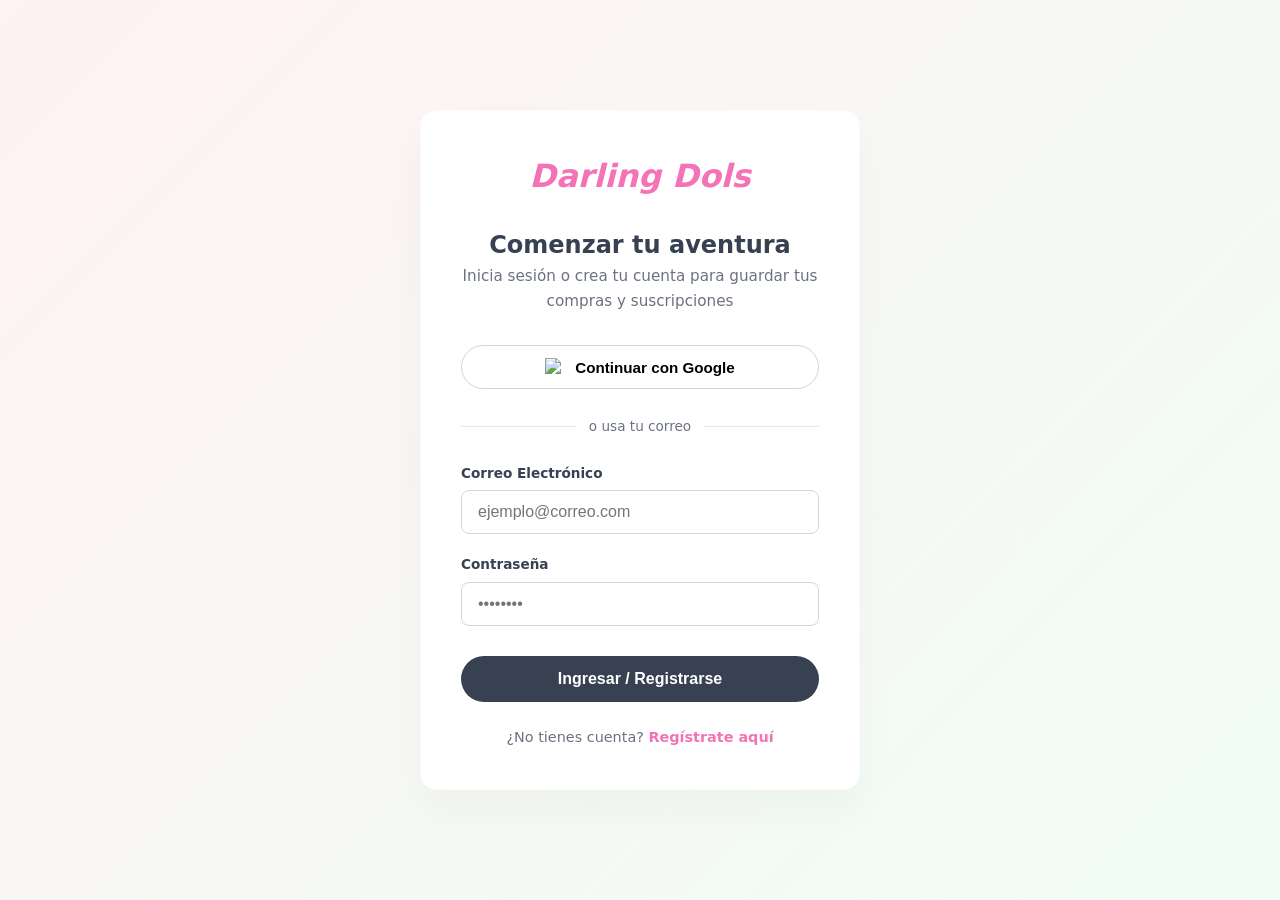
==== auth.html @ ca1c4145 "Auth" ====
<!DOCTYPE html>
<html lang="es">
<head>
    <meta charset="UTF-8">
    <meta name="viewport" content="width=device-width, initial-scale=1.0">
    <title>Acceso | Darling Dolls</title>
    <link rel="stylesheet" href="style.css">
</head>
<body class="bg-auth">

    <div class="auth-card">
        <a href="index.html" class="auth-logo">Darling Dols</a>
        <h2 id="auth-title">Comenzar tu aventura</h2>
        <p class="auth-subtitle">Inicia sesión o crea tu cuenta para guardar tus compras y suscripciones</p>

        <!-- Botón de Google OAuth -->
        <button id="btn-google-auth" class="btn-google">
            <img src="https://www.google.com/favicon.ico" alt="Google logo">
            Continuar con Google
        </button>

        <div class="auth-divider"><span>o usa tu correo</span></div>

        <!-- Formulario Tradicional -->
        <form id="auth-form" onsubmit="event.preventDefault();">
            <div class="form-group">
                <label for="email">Correo Electrónico</label>
                <!-- Corregido el atributo required -->
                <input type="email" id="email" required placeholder="ejemplo@correo.com">
            </div>
            <div class="form-group">
                <label for="password">Contraseña</label>
                <input type="password" id="password" required placeholder="••••••••">
            </div>
            
            <button type="submit" id="btn-submit-auth" class="btn-auth-action">Ingresar / Registrarse</button>
        </form>

        <div class="auth-toggle-mode">
            <p id="toggle-text">¿No tienes cuenta? <a href="#" id="auth-toggle-link">Regístrate aquí</a></p>
        </div>
    </div>

    <!-- 1. Importar la librería de Supabase desde su CDN -->
    <script src="https://cdn.jsdelivr.net/npm/@supabase/supabase-js@2"></script>
    
    <!-- 2. Importar tu script de autenticación (debe ir DESPUÉS de Supabase) -->
    <script src="auth.js"></script>

</body>
</html>
---- style.css ----
/* =========================================
   VARIABLES Y CONFIGURACIÓN GLOBAL
   ========================================= */
:root {
    --color-bg: #fdfbf7;
    --color-surface: #ffffff;
    --color-pastel-pink: #fbcfe8;
    --color-pastel-pink-dark: #f472b6;
    --color-pastel-blue: #e0f2fe;
    --color-pastel-blue-dark: #38bdf8;
    --color-text-main: #374151;
    --color-text-muted: #6b7280;
    --border-radius: 16px;
    --transition: all 0.3s ease;
}

* {
    margin: 0;
    padding: 0;
    box-sizing: border-box;
}

html {
    scroll-behavior: smooth;
}

body {
    font-family: 'Segoe UI', system-ui, sans-serif;
    color: var(--color-text-main);
    background-color: var(--color-bg);
    line-height: 1.6;
    display: flex;
    flex-direction: column;
    min-height: 100vh;
}

/* =========================================
   BARRA DE NAVEGACIÓN (NAVBAR)
   ========================================= */
.navbar {
    background-color: rgba(255, 255, 255, 0.85);
    backdrop-filter: blur(8px);
    box-shadow: 0 4px 20px rgba(0, 0, 0, 0.02);
    position: fixed;
    width: 100%;
    top: 0;
    z-index: 1000;
    border-bottom: 1px solid rgba(0,0,0,0.03);
}

.nav-container {
    display: flex;
    justify-content: space-between;
    align-items: center;
    max-width: 1200px;
    margin: 0 auto;
    padding: 16px 20px;
}

.logo {
    font-size: 1.6rem;
    font-weight: 800;
    color: var(--color-pastel-pink-dark);
    text-decoration: none;
    font-style: italic;
}

.nav-links {
    display: flex;
    list-style: none;
    gap: 32px;
}

.nav-links a {
    text-decoration: none;
    color: var(--color-text-main);
    font-weight: 600;
    transition: var(--transition);
}

.nav-links a:hover, .nav-links a.active {
    color: var(--color-pastel-pink-dark);
}

.auth-buttons {
    display: flex;
    align-items: center;
    gap: 12px;
}

.user-info-text {
    font-weight: 600;
    color: var(--color-pastel-pink-dark);
}

/* =========================================
   BOTONES GLOBALES
   ========================================= */
.btn-primary, .btn-secondary, .btn-outline, .btn-buy, .btn-tier-buy {
    padding: 10px 22px;
    border-radius: 99px;
    font-weight: 600;
    cursor: pointer;
    transition: var(--transition);
    border: none;
    text-decoration: none;
    font-size: 0.95rem;
    display: inline-block;
}

.btn-primary {
    background-color: var(--color-pastel-pink);
    color: #4c0519;
}

.btn-primary:hover {
    background-color: var(--color-pastel-pink-dark);
    color: #ffffff;
}

.btn-secondary {
    background: transparent;
    color: var(--color-text-main);
    text-decoration: none;
    padding: 12px 24px;
    border-radius: 99px;
    font-weight: 600;
}

.btn-secondary:hover {
    background-color: #f3f4f6;
}

.btn-outline {
    background: transparent;
    border: 2px solid rgba(255, 255, 255, 0.4);
    color: #ffffff;
}

.btn-outline:hover {
    background: #ffffff;
    color: var(--color-text-main);
}

/* =========================================
   PORTADA / HERO SECTION
   ========================================= */
.hero {
    background: linear-gradient(135deg, #fbcfe8 0%, #e0f2fe 100%);
    min-height: 70vh;
    display: flex;
    align-items: center;
    justify-content: center;
    text-align: center;
    padding: 80px 20px;
    margin-top: 60px;
}

.hero-tagline {
    font-weight: 700;
    text-transform: uppercase;
    letter-spacing: 0.1em;
    color: #be185d;
    font-size: 0.85rem;
    display: block;
    margin-bottom: 12px;
}

.hero-content h1 {
    font-size: 3.5rem;
    font-weight: 800;
    color: #1c1917;
    line-height: 1.1;
    margin-bottom: 20px;
}

.hero-content p {
    font-size: 1.25rem;
    color: #44403c;
    max-width: 650px;
    margin: 0 auto 36px auto;
}

.hero-actions {
    display: flex;
    justify-content: center;
    gap: 16px;
}

/* =========================================
   ESTRUCTURA DE SECCIONES
   ========================================= */
.section-container {
    max-width: 1200px;
    margin: 0 auto;
    padding: 80px 20px;
    width: 100%;
}

.page-container {
    max-width: 1200px;
    margin: 100px auto 60px auto;
    padding: 0 20px;
    flex-grow: 1;
}

.bg-pastel {
    background-color: #f5f3ff;
    max-width: 100%;
    border-radius: var(--border-radius);
}

.section-title {
    font-size: 2.2rem;
    font-weight: 800;
    text-align: center;
    margin-bottom: 8px;
}

.section-subtitle {
    text-align: center;
    color: var(--color-text-muted);
    margin-bottom: 60px;
    font-size: 1.1rem;
}

.page-header {
    text-align: center;
    margin-bottom: 40px;
}

.page-header h1 {
    font-size: 2.8rem;
    font-weight: 800;
    color: var(--color-text-main);
    letter-spacing: -0.04em;
    margin-bottom: 8px;
}

/* =========================================
   SUSCRIPCIONES (TIERS)
   ========================================= */
.grid-tiers {
    display: flex;
    justify-content: center;
    gap: 40px;
    flex-wrap: wrap;
    max-width: 900px;
    margin: 0 auto;
}

.card-tier {
    background: var(--color-surface);
    border-radius: var(--border-radius);
    padding: 40px;
    flex: 1;
    min-width: 300px;
    max-width: 400px;
    box-shadow: 0 10px 30px rgba(0,0,0,0.02);
    border: 2px solid #f3f4f6;
    position: relative;
    display: flex;
    flex-direction: column;
}

.card-tier.tier-premium {
    border-color: var(--color-pastel-pink);
    transform: scale(1.03);
}

.tier-badge {
    position: absolute;
    top: 20px;
    right: 20px;
    background-color: var(--color-pastel-blue);
    padding: 4px 12px;
    border-radius: 99px;
    font-size: 0.75rem;
    font-weight: 700;
}

.tier-badge.premium {
    background-color: var(--color-pastel-pink);
}

.card-tier h3 {
    font-size: 1.5rem;
    margin-bottom: 16px;
}

.price {
    font-size: 2.5rem;
    font-weight: 800;
    margin-bottom: 32px;
}

.price span {
    font-size: 1rem;
    color: var(--color-text-muted);
}

.tier-features {
    list-style: none;
    margin-bottom: 40px;
    flex-grow: 1;
}

.tier-features li {
    margin-bottom: 12px;
    position: relative;
    padding-left: 24px;
}

.tier-features li::before {
    content: "✦";
    position: absolute;
    left: 0;
    color: var(--color-pastel-pink-dark);
}

.btn-tier-buy {
    width: 100%;
    background-color: #f3f4f6;
    color: var(--color-text-main);
}

.btn-tier-buy.premium {
    background-color: var(--color-text-main);
    color: white;
}

/* =========================================
   TIENDA Y PRODUCTOS
   ========================================= */
.filter-container {
    display: flex;
    justify-content: center;
    gap: 12px;
    margin-bottom: 48px;
    flex-wrap: wrap;
}

.btn-filter {
    background-color: #ffffff;
    border: 1px solid #e5e7eb;
    padding: 8px 20px;
    border-radius: 99px;
    font-weight: 600;
    font-size: 0.9rem;
    cursor: pointer;
    transition: var(--transition);
}

.btn-filter:hover, .btn-filter.active {
    background-color: var(--color-pastel-pink);
    border-color: var(--color-pastel-pink-dark);
    color: #4c0519;
}

.grid-productos {
    display: grid;
    grid-template-columns: repeat(auto-fill, minmax(280px, 1fr));
    gap: 32px;
}

.tarjeta-producto {
    background: var(--color-surface);
    border-radius: var(--border-radius);
    padding: 20px;
    border: 1px solid #f3f4f6;
    transition: var(--transition);
    display: flex;
    flex-direction: column;
}

.tarjeta-producto:hover {
    transform: translateY(-4px);
    box-shadow: 0 12px 30px rgba(0,0,0,0.04);
}

.img-container {
    background-color: #f9fafb;
    border-radius: calc(var(--border-radius) - 4px);
    overflow: hidden;
    margin-bottom: 16px;
}

.img-placeholder {
    width: 100%;
    height: 260px;
    background: linear-gradient(45deg, #fef2f2, #eff6ff);
}

.category-tag {
    display: inline-block;
    background-color: var(--color-pastel-blue);
    color: #0369a1;
    font-size: 0.75rem;
    font-weight: 700;
    padding: 4px 10px;
    border-radius: 99px;
    margin-bottom: 12px;
    text-transform: uppercase;
    align-self: flex-start;
}

.tarjeta-producto h3 {
    font-size: 1.15rem;
    margin-bottom: 8px;
}

.tarjeta-producto .precio {
    font-size: 1.3rem;
    font-weight: 700;
    color: var(--color-text-main);
    margin-bottom: 16px;
    margin-top: auto;
}

.btn-buy {
    width: 100%;
    background-color: var(--color-pastel-blue);
    color: #0369a1;
}

.btn-buy:hover {
    background-color: var(--color-pastel-blue-dark);
    color: white;
}

/* =========================================
   CLUB SECRETO (FEED EXCLUSIVO)
   ========================================= */
.feed-container {
    max-width: 750px;
    margin: 0 auto;
    display: flex;
    flex-direction: column;
    gap: 32px;
}

.club-post {
    background-color: var(--color-surface);
    border-radius: var(--border-radius);
    padding: 32px;
    border: 1px solid #f3f4f6;
    box-shadow: 0 4px 20px rgba(0, 0, 0, 0.01);
    position: relative;
    overflow: hidden;
}

.post-meta {
    display: flex;
    justify-content: space-between;
    align-items: center;
    margin-bottom: 16px;
}

.tier-tag {
    background-color: #f3f4f6;
    padding: 4px 12px;
    border-radius: 99px;
    font-size: 0.8rem;
    font-weight: 700;
}

.tier-tag.pink {
    background-color: var(--color-pastel-pink);
    color: #4c0519;
}

.post-date {
    font-size: 0.85rem;
    color: var(--color-text-muted);
}

.club-post h2 {
    font-size: 1.6rem;
    margin-bottom: 12px;
    letter-spacing: -0.02em;
}

.post-interactive-box {
    background-color: #fafaf9;
    border: 2px dashed #e7e5e4;
    border-radius: 8px;
    padding: 20px;
    text-align: center;
    margin-top: 20px;
    color: var(--color-text-muted);
}

/* Sistema de Bloqueo del Club */
.club-post.locked {
    user-select: none;
}

.blur-content {
    filter: blur(6px);
    opacity: 0.4;
    pointer-events: none;
}

.post-lock-overlay {
    position: absolute;
    top: 0;
    left: 0;
    width: 100%;
    height: 100%;
    display: flex;
    align-items: center;
    justify-content: center;
    z-index: 10;
    background: rgba(255, 255, 255, 0.3);
}

.lock-message {
    text-align: center;
    background: #ffffff;
    padding: 24px 32px;
    border-radius: var(--border-radius);
    box-shadow: 0 10px 25px rgba(0,0,0,0.05);
    border: 1px solid #f3f4f6;
    max-width: 90%;
}

.lock-message span {
    font-size: 2rem;
    display: block;
    margin-bottom: 8px;
}

.lock-message h3 {
    margin-bottom: 6px;
}

.lock-message .btn-primary {
    display: inline-block;
    margin-top: 16px;
}

/* =========================================
   PÁGINA DE AUTENTICACIÓN (LOGIN/REGISTRO)
   ========================================= */
.bg-auth {
    background: linear-gradient(135deg, #fef2f2 0%, #f0fdf4 100%);
    min-height: 100vh;
    display: flex;
    align-items: center;
    justify-content: center;
    padding: 20px;
}

.auth-card {
    background-color: var(--color-surface);
    border-radius: var(--border-radius);
    width: 100%;
    max-width: 440px;
    padding: 40px;
    box-shadow: 0 20px 40px rgba(0,0,0,0.03);
    border: 1px solid rgba(0,0,0,0.02);
    text-align: center;
}

.auth-logo {
    font-size: 2rem;
    font-weight: 800;
    color: var(--color-pastel-pink-dark);
    text-decoration: none;
    font-style: italic;
    display: block;
    margin-bottom: 24px;
}

.auth-subtitle {
    color: var(--color-text-muted);
    font-size: 0.95rem;
    margin-bottom: 32px;
}

.btn-google {
    width: 100%;
    background-color: #ffffff;
    border: 1px solid #d1d5db;
    padding: 12px;
    border-radius: 99px;
    font-weight: 600;
    display: flex;
    align-items: center;
    justify-content: center;
    gap: 12px;
    cursor: pointer;
    font-size: 0.95rem;
    transition: var(--transition);
}

.btn-google:hover {
    background-color: #f9fafb;
    border-color: #9ca3af;
}

.btn-google img {
    width: 18px;
    height: 18px;
}

.auth-divider {
    margin: 24px 0;
    position: relative;
}

.auth-divider::before {
    content: "";
    position: absolute;
    top: 50%;
    left: 0;
    width: 100%;
    height: 1px;
    background-color: #e5e7eb;
    z-index: 1;
}

.auth-divider span {
    background-color: var(--color-surface);
    padding: 0 12px;
    color: var(--color-text-muted);
    font-size: 0.85rem;
    position: relative;
    z-index: 2;
}

.form-group {
    text-align: left;
    margin-bottom: 20px;
}

.form-group label {
    display: block;
    font-size: 0.85rem;
    font-weight: 600;
    margin-bottom: 6px;
    color: var(--color-text-main);
}

.form-group input {
    width: 100%;
    padding: 12px 16px;
    border-radius: 8px;
    border: 1px solid #d1d5db;
    font-size: 1rem;
    outline: none;
    transition: var(--transition);
}

.form-group input:focus {
    border-color: var(--color-pastel-pink-dark);
    box-shadow: 0 0 0 3px rgba(244, 114, 182, 0.15);
}

.btn-auth-action {
    width: 100%;
    background-color: var(--color-text-main);
    color: #ffffff;
    padding: 14px;
    border-radius: 99px;
    font-weight: 600;
    font-size: 1rem;
    border: none;
    cursor: pointer;
    margin-top: 10px;
    transition: var(--transition);
}

.btn-auth-action:hover {
    background-color: #1f2937;
}

.auth-toggle-mode {
    margin-top: 24px;
    font-size: 0.9rem;
    color: var(--color-text-muted);
}

.auth-toggle-mode a {
    color: var(--color-pastel-pink-dark);
    font-weight: 600;
    text-decoration: none;
}

/* =========================================
   FOOTER
   ========================================= */
footer {
    background-color: #fafaf9;
    border-top: 1px solid #f5f5f4;
    padding: 32px 20px;
    text-align: center;
    color: var(--color-text-muted);
    font-size: 0.9rem;
    margin-top: auto;
}

/* =========================================
   DISEÑO RESPONSIVO BÁSICO
   ========================================= */
@media (max-width: 768px) {
    .nav-links {
        display: none; /* En un proyecto real aquí iría un menú hamburguesa */
    }
    
    .hero-content h1 {
        font-size: 2.5rem;
    }
    
    .hero-actions {
        flex-direction: column;
    }
    
    .price {
        font-size: 2rem;
    }
}
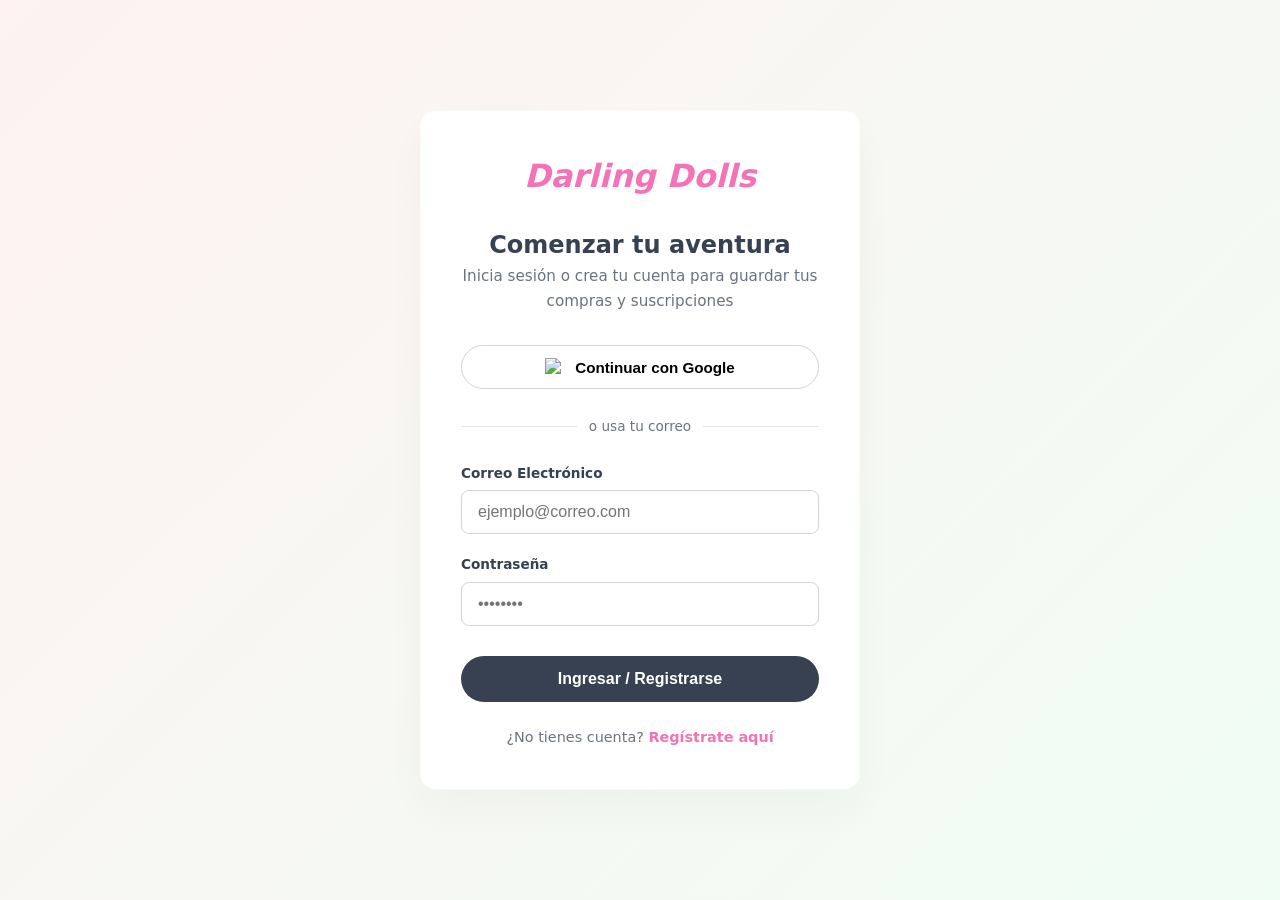
==== commit 8ceb4eca: "arreglos" ====
--- a/auth.html
+++ b/auth.html
@@ -9,7 +9,7 @@
 <body class="bg-auth">
 
     <div class="auth-card">
-        <a href="index.html" class="auth-logo">Darling Dols</a>
+        <a href="index.html" class="auth-logo">Darling Dolls</a>
         <h2 id="auth-title">Comenzar tu aventura</h2>
         <p class="auth-subtitle">Inicia sesión o crea tu cuenta para guardar tus compras y suscripciones</p>
 
@@ -23,15 +23,20 @@
 
         <!-- Formulario Tradicional -->
         <form id="auth-form" onsubmit="event.preventDefault();">
-            <div class="form-group">
-                <label for="email">Correo Electrónico</label>
-                <!-- Corregido el atributo required -->
-                <input type="email" id="email" required placeholder="ejemplo@correo.com">
-            </div>
-            <div class="form-group">
-                <label for="password">Contraseña</label>
-                <input type="password" id="password" required placeholder="••••••••">
-            </div>
+        <div class="form-group" id="group-nombre" style="display: none;">
+            <label for="nombre">Nombre Completo</label>
+            <input type="text" id="nombre" placeholder="Tu nombre y apellidos">
+        </div>
+
+        <div class="form-group">
+            <label for="email">Correo Electrónico</label>
+            <input type="email" id="email" required placeholder="ejemplo@correo.com">
+        </div>
+
+        <div class="form-group">
+            <label for="password">Contraseña</label>
+            <input type="password" id="password" required placeholder="••••••••">
+        </div>
             
             <button type="submit" id="btn-submit-auth" class="btn-auth-action">Ingresar / Registrarse</button>
         </form>
@@ -45,6 +50,7 @@
     <script src="https://cdn.jsdelivr.net/npm/@supabase/supabase-js@2"></script>
     
     <!-- 2. Importar tu script de autenticación (debe ir DESPUÉS de Supabase) -->
+    <script src="config.js"></script>
     <script src="auth.js"></script>
 
 </body>
--- a/style.css
+++ b/style.css
@@ -719,4 +719,86 @@
     .price {
         font-size: 2rem;
     }
+}
+
+/* =========================================
+   ESTILOS PARA EL MENÚ DESPLEGABLE DEL PERFIL
+   ========================================= */
+.profile-dropdown-container {
+    position: relative;
+    display: inline-block;
+}
+
+.btn-profile {
+    background-color: var(--color-pastel-pink);
+    color: #4c0519;
+    padding: 10px 22px;
+    border-radius: 99px;
+    font-weight: 600;
+    border: none;
+    cursor: pointer;
+    font-size: 0.95rem;
+    transition: var(--transition);
+    display: flex;
+    align-items: center;
+    gap: 6px;
+}
+
+.btn-profile:hover {
+    background-color: var(--color-pastel-pink-dark);
+    color: #ffffff;
+}
+
+/* Contenedor del menú oculto por defecto */
+.dropdown-content {
+    display: none;
+    position: absolute;
+    right: 0;
+    background-color: var(--color-surface);
+    min-width: 180px;
+    box-shadow: 0 10px 30px rgba(0, 0, 0, 0.08);
+    border-radius: 12px;
+    border: 1px solid #f3f4f6;
+    padding: 8px 0;
+    margin-top: 8px;
+    z-index: 1100;
+    text-align: left;
+}
+
+/* Clase activa manejada con JavaScript */
+.dropdown-content.show {
+    display: block;
+}
+
+.dropdown-content a {
+    color: var(--color-text-main);
+    padding: 10px 16px;
+    text-decoration: none;
+    display: block;
+    font-weight: 600;
+    font-size: 0.9rem;
+    transition: background-color 0.2s ease;
+}
+
+.dropdown-content a:hover {
+    background-color: var(--color-bg);
+    color: var(--color-pastel-pink-dark);
+}
+
+/* Línea divisoria dentro del menú */
+.dropdown-divider {
+    border: 0;
+    height: 1px;
+    background: #e5e7eb;
+    margin: 6px 0;
+}
+
+/* Estilo para el botón de salir */
+.dropdown-content a.logout-link {
+    color: #ef4444;
+}
+
+.dropdown-content a.logout-link:hover {
+    background-color: #fef2f2;
+    color: #b91c1c;
 }
